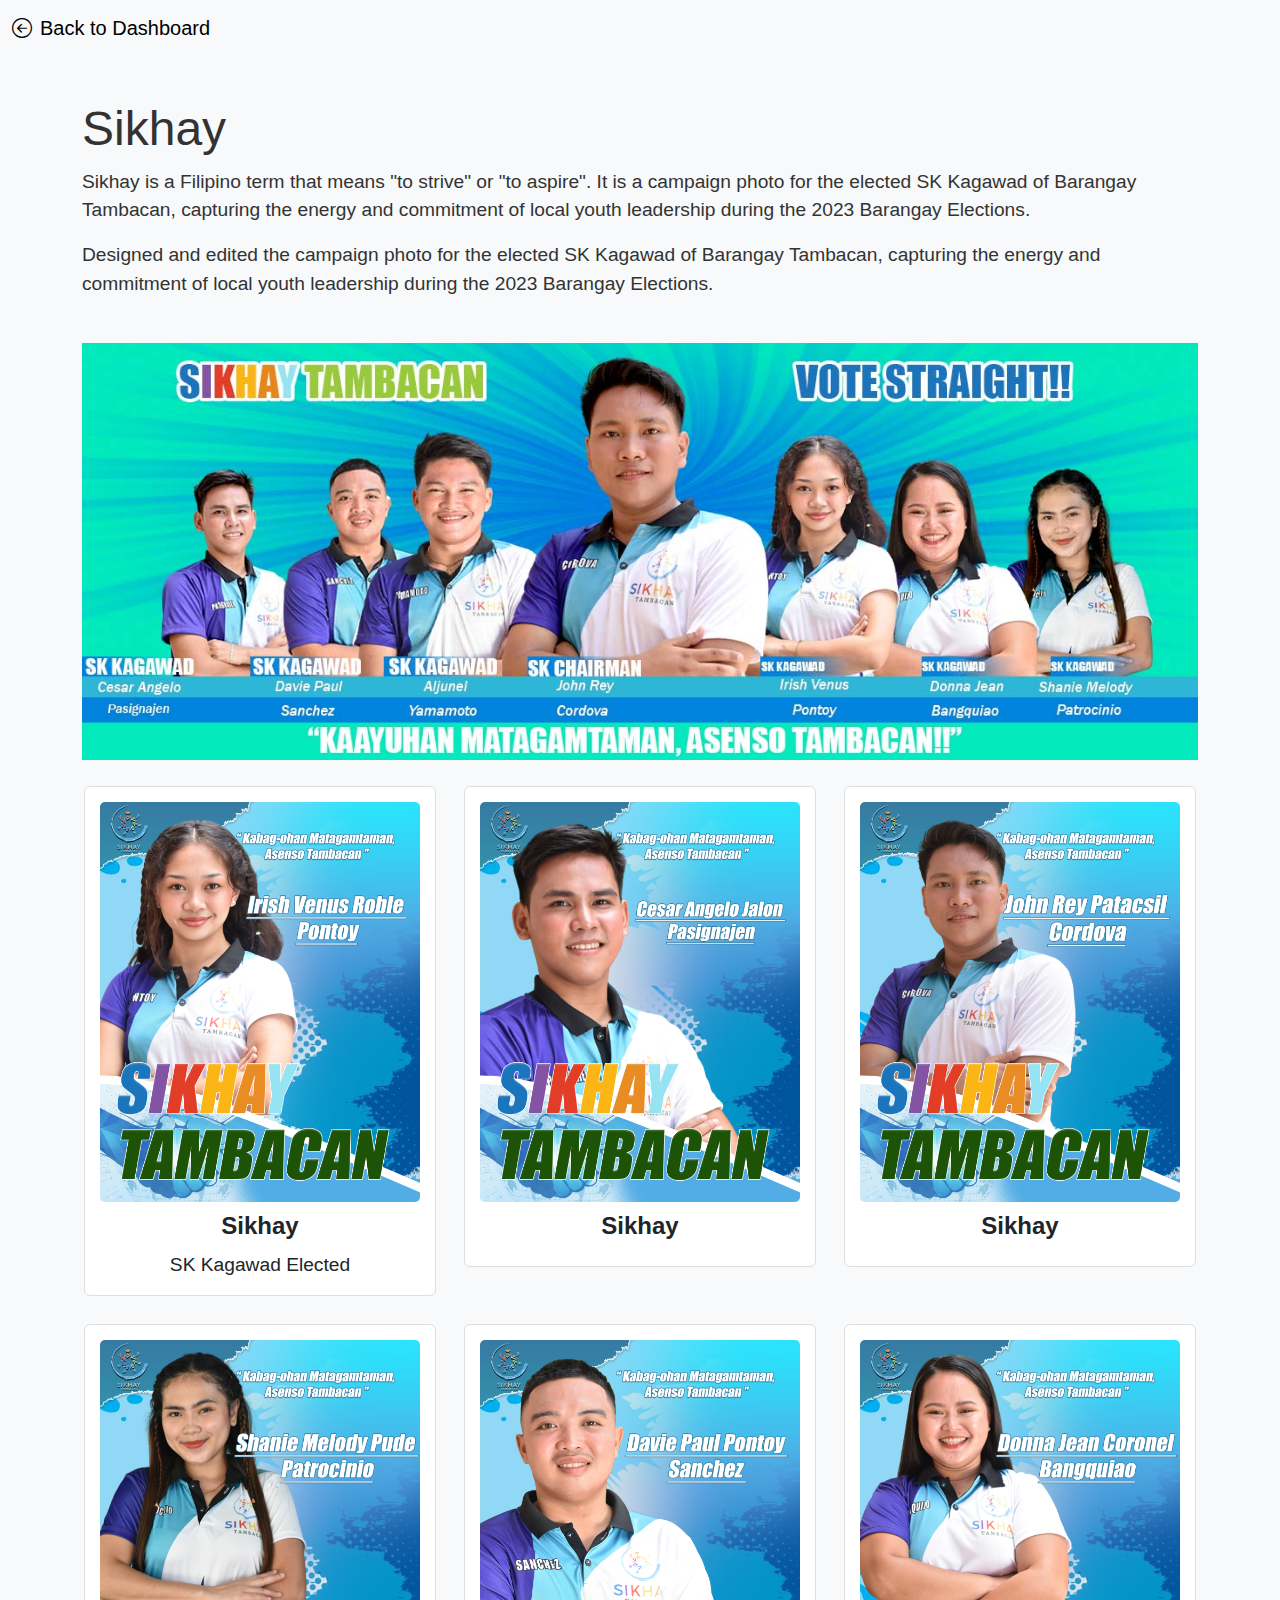
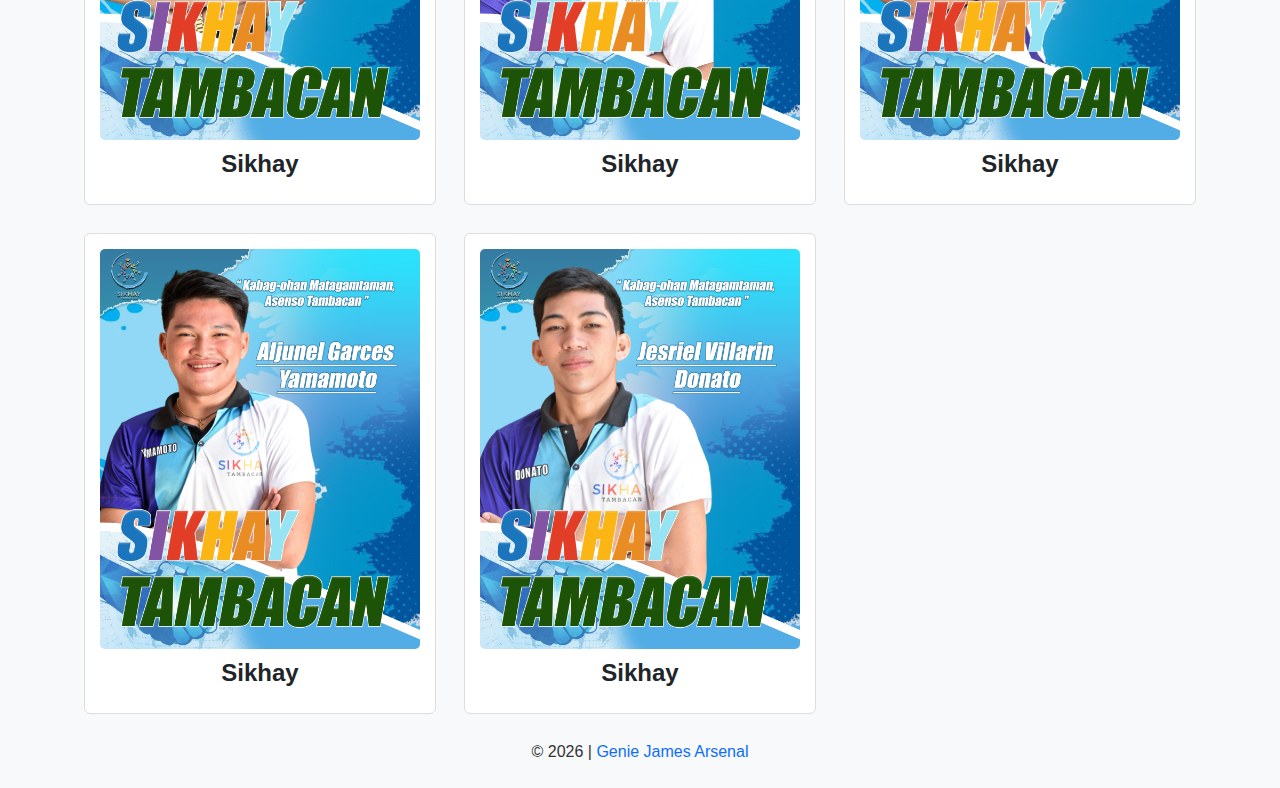
==== sikhay.html @ 7caa7db4 "Initial commit" ====
<!DOCTYPE html>
<html lang="en">
<head>
    <meta charset="UTF-8">
    <meta name="viewport" content="width=device-width, initial-scale=1.0">
    <link rel="stylesheet" href="https://cdnjs.cloudflare.com/ajax/libs/bootstrap/5.3.3/css/bootstrap.min.css" integrity="sha512-jnSuA4Ss2PkkikSOLtYs8BlYIeeIK1h99ty4YfvRPAlzr377vr3CXDb7sb7eEEBYjDtcYj+AjBH3FLv5uSJuXg==" crossorigin="anonymous" referrerpolicy="no-referrer" />
    <script src="https://cdnjs.cloudflare.com/ajax/libs/bootstrap/5.3.3/js/bootstrap.min.js" integrity="sha512-ykZ1QQr0Jy/4ZkvKuqWn4iF3lqPZyij9iRv6sGqLRdTPkY69YX6+7wvVGmsdBbiIfN/8OdsI7HABjvEok6ZopQ==" crossorigin="anonymous" referrerpolicy="no-referrer"></script>
    <link href="https://cdn.jsdelivr.net/npm/bootstrap-icons/font/bootstrap-icons.css" rel="stylesheet">
    <title>Portfolio</title>
</head>
<style>
        body {
            font-family: 'Arial', sans-serif;
            background-color: #f8f9fa;
            color: #333;
        }
        header {
            padding: 20px;
            margin-bottom: 20px;
        }
        h1 {
            font-family: 'Arial Black', sans-serif;
            font-size: 3rem;
            margin-bottom: 10px;
        }
    

     .card {
        border: 1px solid #ddd; 
        padding: 15px; 
        margin: 2px; 
    }
    .card img {
        width: 100%; 
        height: auto; 
        border-radius: 5px; 
    }
    .card-title {
        font-size: 1.5rem; 
        font-weight: bold; 
        margin-top: 10px; 
    }
    .card-text {
        font-size: 1.2rem; 
        margin-top: 10px; 
    }
    .card-body {
        padding: 0; 
    }
    .card-body:hover {
        background-color: #f8f9fa; 
    }
    .card:hover {
        box-shadow: 0 0 10px rgba(0, 0, 0, 0.1); 
    }
    .card:hover img {
        transform: scale(1.05); 
    }
    .card:hover .card-title {
        color: #007bff; 
    }
    .card:hover .card-text {
        color: #333; 
    }
</style>
<body>
    <nav class="navbar navbar-expand-lg navbar-light bg-light">
        <div class="container-fluid">
            <a class="navbar-brand d-flex align-items-center" href="dashboard.html">
                <i class="bi bi-arrow-left-circle me-2"></i>
                Back to Dashboard
            </a>
        </div>
    </nav>

    <header>
        <div class="container mt-4">
            <h1>Sikhay</h1>
            <p class="card-text">Sikhay is a Filipino term that means "to strive" or "to aspire". It is a campaign photo for the elected SK Kagawad of Barangay Tambacan, capturing the energy and commitment of local youth leadership during the 2023 Barangay Elections.</p>
            <p class="card-text">Designed and edited the campaign photo for the elected SK Kagawad of Barangay Tambacan, capturing the energy and commitment of local youth leadership during the 2023 Barangay Elections.</p>  
        </div>
    </header>
    
    <div class="container mt-4 mb-4 text-center">
        <div class="mb-3">  
            <img src="./img/sikhay/newtarpulin_final.jpg" class="img-fluid w-100" alt="Sikhay Tarpaulin">  
        </div>  
    </div>

    <div class="container mt-4 mb-4 text-center">  
    
        <div class="row">  
            <div class="col-12 col-md-6 col-lg-4">  
                <div class="card">  
                    <img src="./img/sikhay/Irish Venus Roble Pontoy_POSTER.jpg" class="card-img-top" alt="...">  
                    <div class="card-body">  
                        <h5 class="card-title">Sikhay</h5>  
                        <p class="card-text">SK Kagawad Elected</p>
                    </div>  
                </div>  
            </div>  
    
            <div class="col-12 col-md-6 col-lg-4">  
                <div class="card">  
                    <img src="./img/sikhay/Cesar Angelo Jalon  Pasignajen_POSTER.jpg" class="card-img-top" alt="...">  
                    <div class="card-body">  
                        <h5 class="card-title">Sikhay</h5>  
                        <p class="card-text"></p>  
                    </div>  
                </div>  
            </div>  
    
            <div class="col-12 col-md-6 col-lg-4">  
                <div class="card">  
                    <img src="./img/sikhay/John Rey Patacsil Cordova_POSTER.jpg" class="card-img-top" alt="...">  
                    <div class="card-body">  
                        <h5 class="card-title">Sikhay</h5>  
                        <p class="card-text"></p>  
                    </div>  
                </div>  
            </div>  
        </div> <!-- Closing the row -->  
    </div> <!-- Closing the container -->
    
    <div class="container mt-4 mb-4 text-center">  
        <div class="row">  
            <div class="col-12 col-md-6 col-lg-4">  
                <div class="card">  
                    <img src="./img/sikhay/Shanie Melody Pude Patrocinio_POSTER.jpg" class="card-img-top" alt="...">  
                    <div class="card-body">  
                        <h5 class="card-title">Sikhay</h5>  
                        <p class="card-text"></p>  
                    </div>  
                </div>  
            </div>  
    
            <div class="col-12 col-md-6 col-lg-4">  
                <div class="card">  
                    <img src="./img/sikhay/Davie Paul Pontoy Sanchez_poster.jpg" class="card-img-top" alt="...">  
                    <div class="card-body">  
                        <h5 class="card-title">Sikhay</h5>  
                        <p class="card-text"></p>  
                    </div>  
                </div>  
            </div>  
    
            <div class="col-12 col-md-6 col-lg-4">  
                <div class="card">  
                    <img src="./img/sikhay/Donna Jean Coronel Bangquiao_POSTER.jpg" class="card-img-top" alt="...">  
                    <div class="card-body">  
                        <h5 class="card-title">Sikhay</h5>  
                        <p class="card-text"></p>  
                    </div>  
                </div>  
            </div>  
        </div> <!-- Closing the row -->  
    </div>
    
    <div class="container mt-4 mb-4 text-center">  
        <div class="row">  
            <div class="col-12 col-md-6 col-lg-4">  
                <div class="card">  
                    <img src="./img/sikhay/Aljunel Garces Yamamoto_POSTER1.jpg" class="card-img-top" alt="...">  
                    <div class="card-body">  
                        <h5 class="card-title">Sikhay</h5>  
                        <p class="card-text"></p>  
                    </div>  
                </div>  
            </div>  
    
            <div class="col-12 col-md-6 col-lg-4">  
                <div class="card">  
                    <img src="./img/sikhay/Jesriel Villarin Donato_POSTER.jpg" class="card-img-top" alt="...">  
                    <div class="card-body">  
                        <h5 class="card-title">Sikhay</h5>  
                        <p class="card-text"></p>  
                    </div>  
                </div>  
            </div>  
        </div> 
    </div>
    

    <footer class="text-center mt-4 mb-4 ">
        <p>&copy; <span id="year"></span> | <a href="https://www.facebook.com/pakyuimongmama" target="_blank" style="text-decoration:none;">Genie James Arsenal</a></p>
    </footer>

    <script>
        const currentYear = new Date().getFullYear();
        document.getElementById('year').textContent = currentYear;
    </script>

</body>
</html>
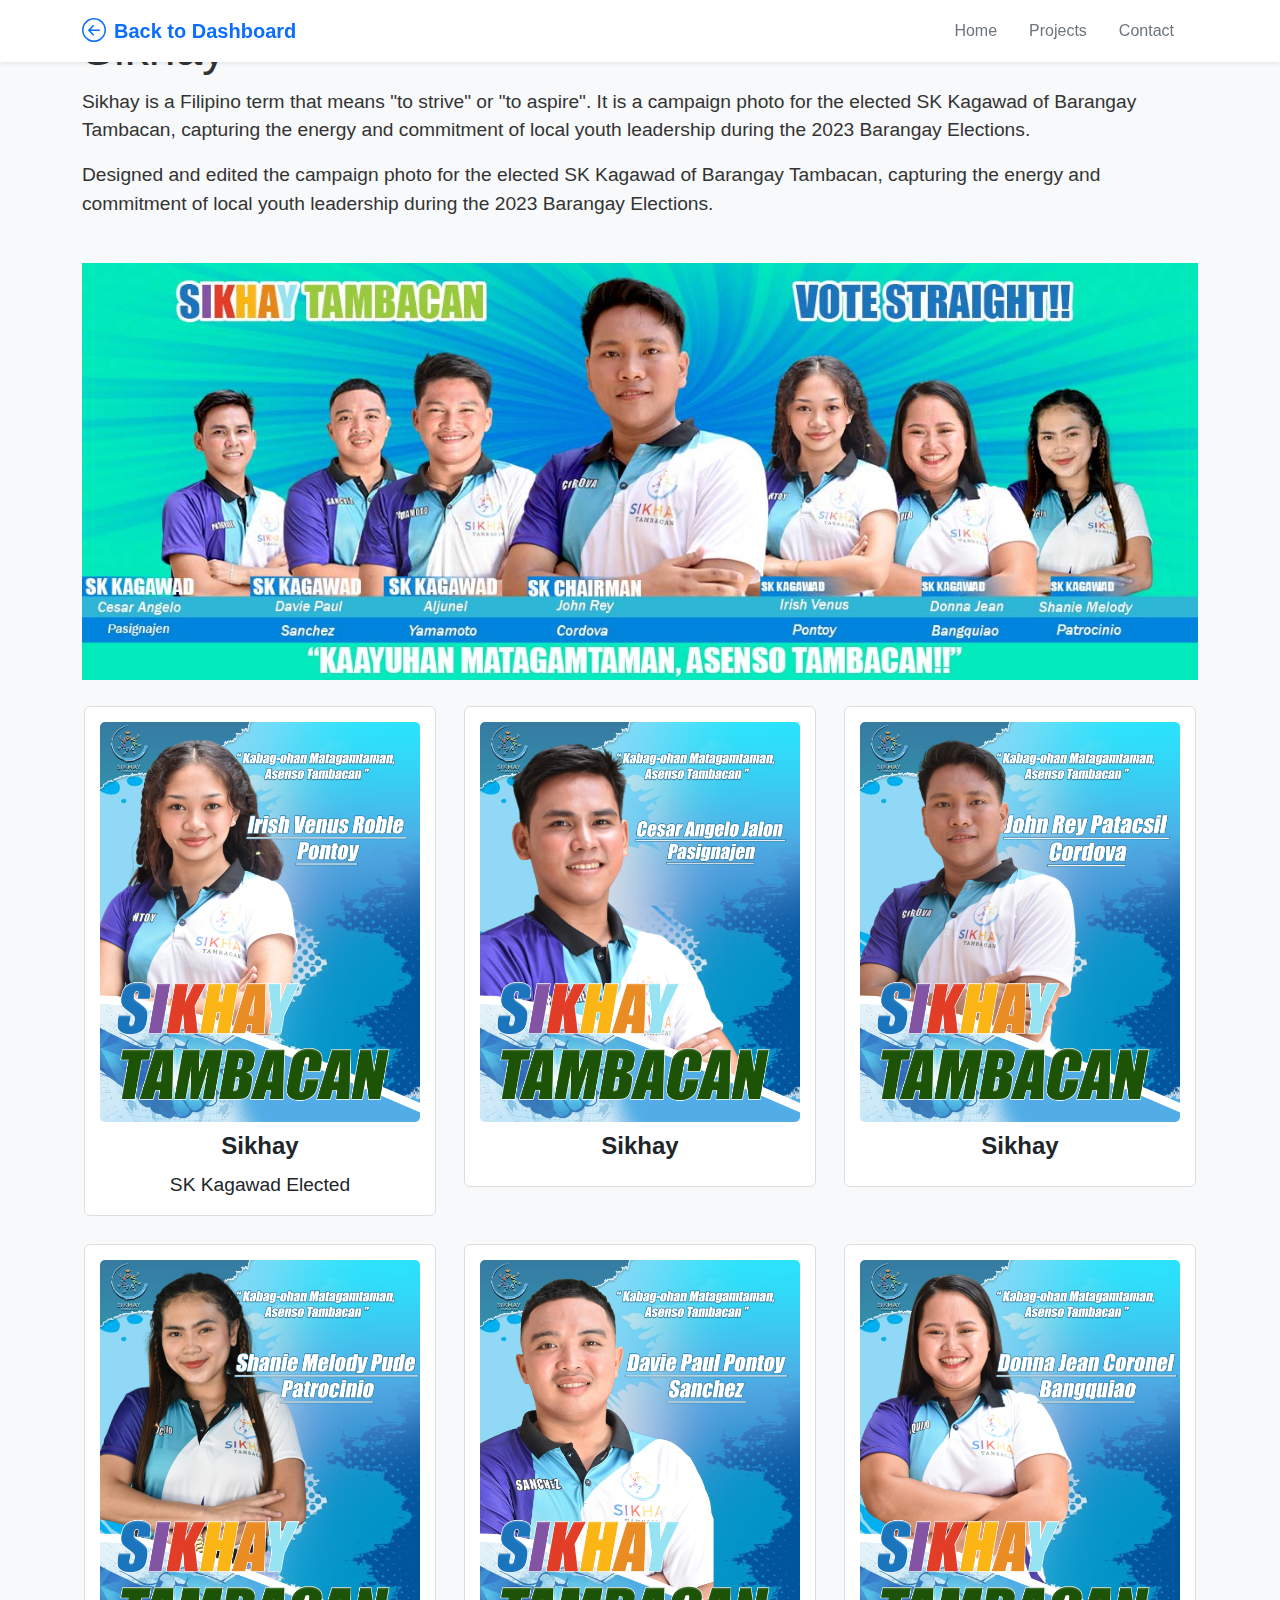
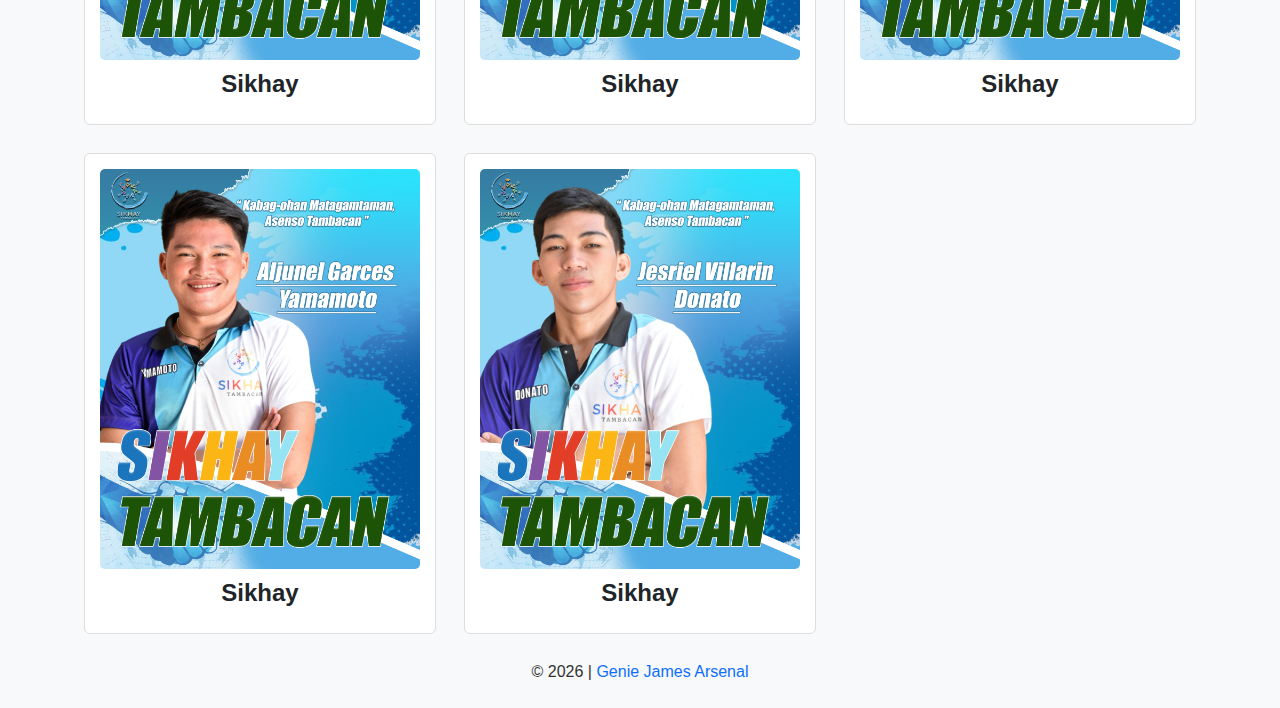
==== commit fb64dfff: "i add a video then some of the pages are revised or updated" ====
--- a/sikhay.html
+++ b/sikhay.html
@@ -62,19 +62,58 @@
     .card:hover .card-text {
         color: #333; 
     }
+    .navbar {
+    transition: all 0.3s ease-in-out;
+}
+
+.navbar:hover {
+    background-color: #f8f9fa;
+}
+
+.navbar-brand i {
+    font-size: 1.5rem;
+}
+
+.nav-link {
+    font-size: 1rem;
+    margin-right: 1rem;
+    transition: color 0.3s ease-in-out;
+}
+
+.nav-link:hover {
+    color: #007bff;
+}
+
 </style>
 <body>
-    <nav class="navbar navbar-expand-lg navbar-light bg-light">
-        <div class="container-fluid">
-            <a class="navbar-brand d-flex align-items-center" href="dashboard.html">
+    <nav class="navbar navbar-expand-lg navbar-light bg-white shadow-sm fixed-top">
+        <div class="container">
+            <a class="navbar-brand d-flex align-items-center text-primary fw-bold" href="index.html">
                 <i class="bi bi-arrow-left-circle me-2"></i>
                 Back to Dashboard
             </a>
+            <button class="navbar-toggler" type="button" data-bs-toggle="collapse" data-bs-target="#navbarNav" aria-controls="navbarNav" aria-expanded="false" aria-label="Toggle navigation">
+                <span class="navbar-toggler-icon"></span>
+            </button>
+            <div class="collapse navbar-collapse justify-content-end" id="navbarNav">
+                <ul class="navbar-nav">
+                    <li class="nav-item">
+                        <a class="nav-link active text-secondary" href="index.html">Home</a>
+                    </li>
+                    <li class="nav-item">
+                        <a class="nav-link text-secondary" href="projects.html">Projects</a>
+                    </li>
+                    <li class="nav-item">
+                        <a class="nav-link text-secondary" href="contact.html">Contact</a>
+                    </li>
+                </ul>
+            </div>
         </div>
     </nav>
+    
 
     <header>
-        <div class="container mt-4">
+        <div class="container mt-">
             <h1>Sikhay</h1>
             <p class="card-text">Sikhay is a Filipino term that means "to strive" or "to aspire". It is a campaign photo for the elected SK Kagawad of Barangay Tambacan, capturing the energy and commitment of local youth leadership during the 2023 Barangay Elections.</p>
             <p class="card-text">Designed and edited the campaign photo for the elected SK Kagawad of Barangay Tambacan, capturing the energy and commitment of local youth leadership during the 2023 Barangay Elections.</p>  
